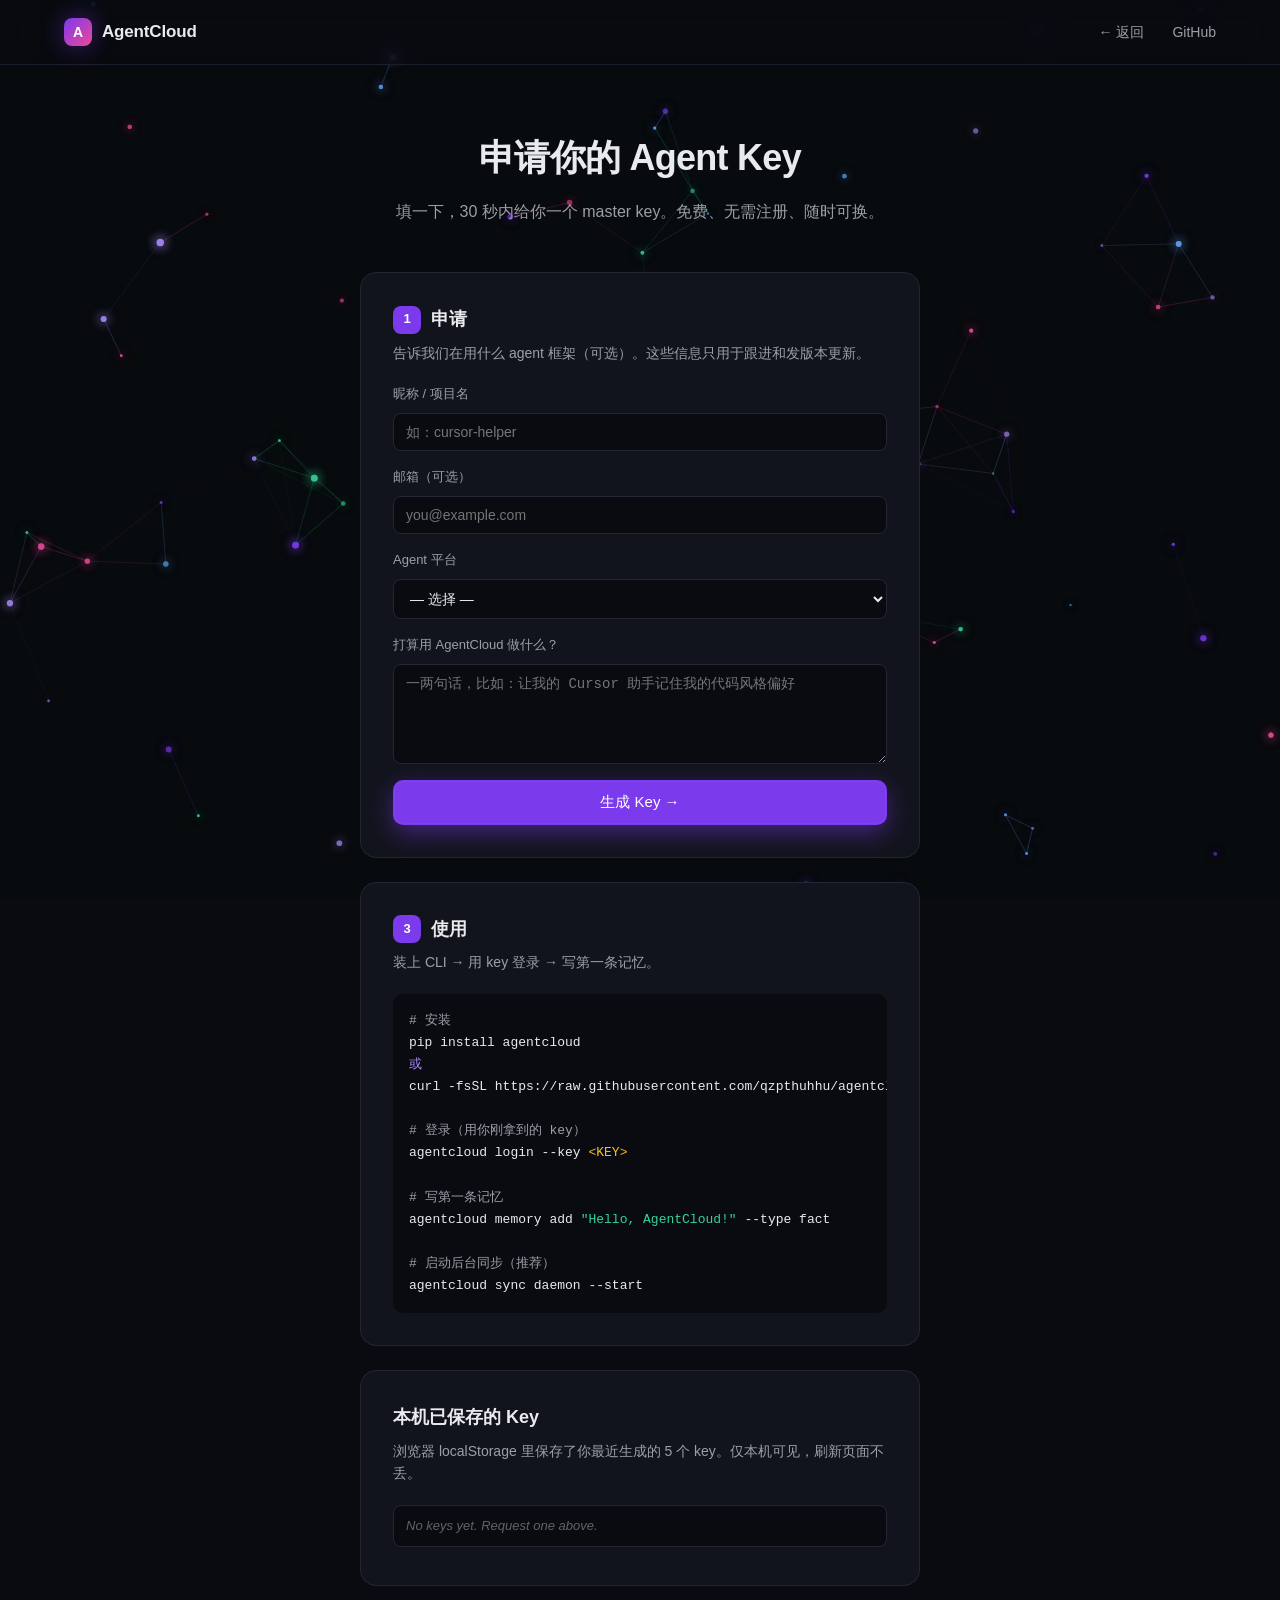
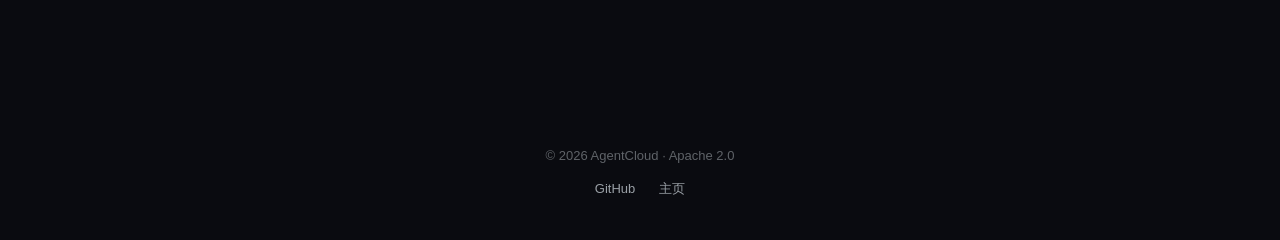
==== docs/app.html @ 12bef2dc "Add AgentCloud marketing site + install script + skill - Add single-page site (index.html, app.html," ====
<!DOCTYPE html>
<html lang="zh-CN">
<head>
    <meta charset="UTF-8">
    <meta name="viewport" content="width=device-width, initial-scale=1.0">
    <title>申请 Key · AgentCloud</title>
    <link rel="stylesheet" href="style.css">
    <link rel="icon" href="data:image/svg+xml,%3Csvg xmlns='http://www.w3.org/2000/svg' viewBox='0 0 32 32'%3E%3Crect width='32' height='32' rx='8' fill='%237C3AED'/%3E%3Ctext x='16' y='22' text-anchor='middle' font-family='sans-serif' font-size='18' font-weight='800' fill='white'%3EA%3C/text%3E%3C/svg%3E">
</head>
<body>

<canvas id="bg-canvas" class="bg-canvas" aria-hidden="true"></canvas>

<header class="topbar">
    <div class="container topbar__inner">
        <a href="index.html" class="brand">
            <span class="brand__mark">A</span>
            <span>AgentCloud</span>
        </a>
        <nav class="nav">
            <a href="index.html">← 返回</a>
            <a href="https://github.com/qzpthuhhu/agentcloud" target="_blank" rel="noopener">GitHub</a>
        </nav>
    </div>
</header>

<main class="app container">

    <div class="app__head">
        <h1>申请你的 Agent Key</h1>
        <p>填一下，30 秒内给你一个 master key。免费、无需注册、随时可换。</p>
    </div>

    <!-- Step 1: request -->
    <section class="panel reveal">
        <h2><span class="num">1</span> 申请</h2>
        <p class="panel__hint">告诉我们在用什么 agent 框架（可选）。这些信息只用于跟进和发版本更新。</p>
        <form id="request-form">
            <div class="form-row">
                <label for="name">昵称 / 项目名</label>
                <input class="input" type="text" id="name" name="name" placeholder="如：cursor-helper" required>
            </div>
            <div class="form-row">
                <label for="email">邮箱（可选）</label>
                <input class="input" type="email" id="email" name="email" placeholder="you@example.com">
            </div>
            <div class="form-row">
                <label for="agent_platform">Agent 平台</label>
                <select class="select" id="agent_platform" name="agent_platform">
                    <option value="">— 选择 —</option>
                    <option value="cursor">Cursor</option>
                    <option value="claude-code">Claude Code</option>
                    <option value="trae">Trae</option>
                    <option value="langchain">LangChain / LlamaIndex</option>
                    <option value="autogen">AutoGen / CrewAI</option>
                    <option value="coze">Coze / Dify</option>
                    <option value="self-hosted">自研 / 其他</option>
                </select>
            </div>
            <div class="form-row">
                <label for="use_case">打算用 AgentCloud 做什么？</label>
                <textarea class="textarea" id="use_case" name="use_case" placeholder="一两句话，比如：让我的 Cursor 助手记住我的代码风格偏好"></textarea>
            </div>
            <div class="btn-row">
                <button type="submit" class="btn btn--primary">生成 Key  →</button>
            </div>
        </form>
    </section>

    <!-- Step 2: get the key -->
    <section id="key-result" class="panel reveal" style="display:none">
        <h2><span class="num">2</span> 你的 Key</h2>
        <p class="panel__hint">
            <strong style="color:var(--warning)">⚠ 只显示一次</strong>。
            立即保存到密码管理器。我们服务端只存 hash，丢了只能靠 recovery code 找回。
        </p>
        <div class="alert alert--success" id="success-alert">
            ✓ Key 已生成。下方复制保存。
        </div>

        <div style="font-size:13px;color:var(--text-dim);margin-bottom:6px">Key ID</div>
        <div class="key-display" style="color:var(--accent-2);font-size:13px" id="key-id">—</div>

        <div style="font-size:13px;color:var(--text-dim);margin-bottom:6px">Master Key</div>
        <div class="key-display" id="key-value">
            <button class="key-display__copy" onclick="copyToClipboard(document.getElementById('key-value').textContent.trim(), this)">Copy</button>
            —
        </div>

        <div style="font-size:13px;color:var(--text-dim);margin-bottom:6px">Recovery Code（丢了 key 时用）</div>
        <div class="key-display" id="key-recovery" style="color:var(--text-dim)">
            <button class="key-display__copy" onclick="copyToClipboard(document.getElementById('key-recovery').textContent.trim(), this)">Copy</button>
            —
        </div>
    </section>

    <!-- Step 3: how to use -->
    <section class="panel reveal">
        <h2><span class="num">3</span> 使用</h2>
        <p class="panel__hint">装上 CLI → 用 key 登录 → 写第一条记忆。</p>
<pre style="background:var(--bg);padding:16px;border-radius:10px;overflow-x:auto;font-size:13px;line-height:1.7">
<span style="color:#9aa0a6"># 安装</span>
pip install agentcloud
<span style="color:#a78bfa">或</span>
curl -fsSL https://raw.githubusercontent.com/qzpthuhhu/agentcloud/main/install.sh | bash

<span style="color:#9aa0a6"># 登录（用你刚拿到的 key）</span>
agentcloud login --key <span style="color:var(--warning)">&lt;KEY&gt;</span>

<span style="color:#9aa0a6"># 写第一条记忆</span>
agentcloud memory add <span style="color:#34d399">"Hello, AgentCloud!"</span> --type fact

<span style="color:#9aa0a6"># 启动后台同步（推荐）</span>
agentcloud sync daemon --start
</pre>
    </section>

    <!-- Local key history -->
    <section class="panel reveal">
        <h2>本机已保存的 Key</h2>
        <p class="panel__hint">浏览器 localStorage 里保存了你最近生成的 5 个 key。仅本机可见，刷新页面不丢。</p>
        <ul class="key-list" id="key-list"></ul>
    </section>

    <div class="alert alert--info" style="margin-top:32px;max-width:560px;margin-left:auto;margin-right:auto">
        💡 v0.3 提示：当前页面生成的 key 是 demo 格式（base58 外观但未连真实注册 API）。
        正式接入 /v1/auth/register 后会自动签发真 key。无需手动复制粘贴到 server。
    </div>
</main>

<footer class="footer">
    <div>© 2026 AgentCloud · Apache 2.0</div>
    <div class="footer__links">
        <a href="https://github.com/qzpthuhhu/agentcloud" target="_blank" rel="noopener">GitHub</a>
        <a href="index.html">主页</a>
    </div>
</footer>

<script src="app.js"></script>
</body>
</html>
---- docs/style.css ----
/* AgentCloud — Site
   Dark, purple-accent (#7C3AED), with agent-in-cloud visual feel.
   No external CSS frameworks. Hand-tuned typography & motion.
*/

:root {
    --bg: #0a0b10;
    --bg-elev: #12141d;
    --bg-elev-2: #1a1d2a;
    --line: #232633;
    --line-soft: #1c1f2b;
    --text: #e8eaed;
    --text-dim: #9aa0a6;
    --text-faint: #5f6368;
    --accent: #7C3AED;
    --accent-2: #a78bfa;
    --accent-glow: rgba(124, 58, 237, 0.45);
    --success: #4ade80;
    --warning: #fbbf24;
    --error: #f87171;

    --font-sans: "Inter", -apple-system, BlinkMacSystemFont, "Segoe UI", "Helvetica Neue",
                 "PingFang SC", "Microsoft YaHei", sans-serif;
    --font-mono: "JetBrains Mono", "SF Mono", Menlo, Consolas, monospace;
}

*, *::before, *::after { box-sizing: border-box; margin: 0; padding: 0; }
html { scroll-behavior: smooth; }
body {
    background: var(--bg);
    color: var(--text);
    font-family: var(--font-sans);
    line-height: 1.6;
    font-size: 16px;
    -webkit-font-smoothing: antialiased;
    overflow-x: hidden;
}
a { color: inherit; text-decoration: none; }
img, svg { max-width: 100%; display: block; }
button { font-family: inherit; cursor: pointer; border: none; background: none; color: inherit; }
code, pre {
    font-family: var(--font-mono);
    font-size: 0.92em;
}
code { background: var(--bg-elev); padding: 2px 6px; border-radius: 4px; color: var(--accent-2); }

/* ========== Reveal on scroll ========== */
.reveal {
    opacity: 0;
    transform: translateY(16px);
    transition: opacity .6s ease, transform .6s cubic-bezier(.22,1,.36,1);
}
.reveal--in {
    opacity: 1;
    transform: translateY(0);
}
.reveal:nth-child(2) { transition-delay: .08s; }
.reveal:nth-child(3) { transition-delay: .16s; }
.reveal:nth-child(4) { transition-delay: .24s; }

/* ========== Background canvas (the agent cloud) ========== */
.bg-canvas {
    position: fixed;
    inset: 0;
    z-index: 0;
    pointer-events: none;
}
.bg-canvas canvas { display: block; }

/* ========== Layout ========== */
.container { max-width: 1200px; margin: 0 auto; padding: 0 24px; position: relative; z-index: 1; }
.section { padding: 96px 0; position: relative; }
.section--alt { background: linear-gradient(180deg, transparent 0%, var(--bg-elev) 50%, transparent 100%); }

/* ========== Topbar ========== */
.topbar {
    position: sticky;
    top: 0;
    z-index: 10;
    backdrop-filter: blur(12px) saturate(160%);
    -webkit-backdrop-filter: blur(12px) saturate(160%);
    background: rgba(10, 11, 16, 0.72);
    border-bottom: 1px solid var(--line-soft);
}
.topbar__inner {
    display: flex;
    align-items: center;
    justify-content: space-between;
    height: 64px;
}
.brand {
    display: flex;
    align-items: center;
    gap: 10px;
    font-weight: 600;
    font-size: 17px;
    letter-spacing: -0.01em;
}
.brand__mark {
    width: 28px; height: 28px;
    border-radius: 8px;
    background: linear-gradient(135deg, var(--accent) 0%, #ec4899 100%);
    box-shadow: 0 0 24px var(--accent-glow);
    display: grid; place-items: center;
    font-size: 14px; font-weight: 800; color: white;
}
.nav { display: flex; gap: 28px; align-items: center; }
.nav a { color: var(--text-dim); font-size: 14px; transition: color .15s; }
.nav a:hover { color: var(--text); }
.nav__cta {
    background: var(--accent);
    color: white !important;
    padding: 8px 16px;
    border-radius: 8px;
    font-weight: 500;
    transition: all .15s;
}
.nav__cta:hover { background: var(--accent-2); box-shadow: 0 0 24px var(--accent-glow); }

@media (max-width: 720px) {
    .nav { gap: 14px; }
    .nav a:not(.nav__cta) { display: none; }
}

/* ========== Hero ========== */
.hero {
    min-height: 90vh;
    display: flex;
    align-items: center;
    padding: 64px 0 96px;
    text-align: center;
    position: relative;
}
.hero__eyebrow {
    display: inline-block;
    padding: 6px 14px;
    border-radius: 999px;
    border: 1px solid var(--line);
    background: var(--bg-elev);
    font-size: 13px;
    color: var(--text-dim);
    margin-bottom: 28px;
}
.hero__eyebrow .dot {
    display: inline-block;
    width: 6px; height: 6px;
    border-radius: 50%;
    background: var(--success);
    box-shadow: 0 0 8px var(--success);
    margin-right: 8px;
    vertical-align: middle;
}
.hero h1 {
    font-size: clamp(40px, 6vw, 72px);
    font-weight: 700;
    letter-spacing: -0.03em;
    line-height: 1.05;
    background: linear-gradient(180deg, #fff 0%, #b8bcc8 100%);
    -webkit-background-clip: text;
    background-clip: text;
    -webkit-text-fill-color: transparent;
    color: transparent;
    margin-bottom: 24px;
}
.hero h1 .accent {
    background: linear-gradient(135deg, var(--accent) 0%, #ec4899 100%);
    -webkit-background-clip: text;
    background-clip: text;
    -webkit-text-fill-color: transparent;
    color: transparent;
}
.hero__lede {
    font-size: clamp(17px, 1.6vw, 20px);
    color: var(--text-dim);
    max-width: 640px;
    margin: 0 auto 40px;
}
.hero__ctas {
    display: flex;
    gap: 12px;
    justify-content: center;
    flex-wrap: wrap;
    margin-bottom: 64px;
}
.btn {
    display: inline-flex;
    align-items: center;
    gap: 8px;
    padding: 12px 20px;
    border-radius: 10px;
    font-size: 15px;
    font-weight: 500;
    transition: all .15s;
    border: 1px solid transparent;
}
.btn--primary {
    background: var(--accent);
    color: white;
    box-shadow: 0 0 0 1px rgba(255,255,255,.04) inset, 0 8px 24px var(--accent-glow);
}
.btn--primary:hover {
    background: var(--accent-2);
    box-shadow: 0 0 0 1px rgba(255,255,255,.08) inset, 0 12px 32px var(--accent-glow);
    transform: translateY(-1px);
}
.btn--ghost {
    border-color: var(--line);
    color: var(--text);
    background: var(--bg-elev);
}
.btn--ghost:hover { border-color: var(--accent); color: var(--accent-2); }

/* ========== Hero mockup (terminal) ========== */
.terminal {
    max-width: 720px;
    margin: 0 auto;
    background: var(--bg-elev);
    border: 1px solid var(--line);
    border-radius: 14px;
    overflow: hidden;
    text-align: left;
    box-shadow: 0 24px 60px rgba(0,0,0,0.5);
}
.terminal__bar {
    display: flex;
    align-items: center;
    gap: 8px;
    padding: 12px 16px;
    background: var(--bg-elev-2);
    border-bottom: 1px solid var(--line);
}
.terminal__dot {
    width: 12px; height: 12px; border-radius: 50%;
    background: #ff5f57;
}
.terminal__dot:nth-child(2) { background: #febc2e; }
.terminal__dot:nth-child(3) { background: #28c840; }
.terminal__title {
    flex: 1;
    text-align: center;
    font-family: var(--font-mono);
    font-size: 12px;
    color: var(--text-faint);
}
.terminal__body {
    padding: 20px 24px;
    font-family: var(--font-mono);
    font-size: 14px;
    line-height: 1.8;
    color: var(--text);
    min-height: 280px;
}
.t-prompt { color: var(--accent-2); user-select: none; }
.t-cmd { color: var(--text); }
.t-out { color: var(--text-dim); }
.t-key { color: var(--warning); }
.t-success { color: var(--success); }

/* ========== Section header ========== */
.eyebrow {
    display: inline-block;
    text-transform: uppercase;
    letter-spacing: 0.12em;
    font-size: 12px;
    color: var(--accent-2);
    font-weight: 600;
    margin-bottom: 12px;
}
.section__title {
    font-size: clamp(28px, 3.5vw, 40px);
    font-weight: 700;
    letter-spacing: -0.02em;
    margin-bottom: 16px;
    line-height: 1.15;
}
.section__lede {
    font-size: 17px;
    color: var(--text-dim);
    max-width: 640px;
    margin-bottom: 56px;
}

/* ========== Feature grid ========== */
.grid { display: grid; gap: 20px; }
.grid--3 { grid-template-columns: repeat(auto-fit, minmax(280px, 1fr)); }
.grid--2 { grid-template-columns: repeat(auto-fit, minmax(360px, 1fr)); }
.card {
    background: var(--bg-elev);
    border: 1px solid var(--line);
    border-radius: 14px;
    padding: 28px;
    transition: all .2s;
    position: relative;
    overflow: hidden;
}
.card:hover {
    border-color: rgba(124, 58, 237, 0.4);
    transform: translateY(-2px);
    box-shadow: 0 12px 32px rgba(0,0,0,0.3);
}
.card__icon {
    width: 44px; height: 44px;
    border-radius: 10px;
    background: linear-gradient(135deg, rgba(124, 58, 237, 0.2) 0%, rgba(236, 72, 153, 0.1) 100%);
    border: 1px solid rgba(124, 58, 237, 0.3);
    display: grid; place-items: center;
    color: var(--accent-2);
    margin-bottom: 20px;
    font-size: 20px;
}
.card h3 {
    font-size: 18px;
    font-weight: 600;
    margin-bottom: 8px;
    letter-spacing: -0.01em;
}
.card p { color: var(--text-dim); font-size: 14.5px; line-height: 1.6; }

/* ========== Plugins section ========== */
.plugins {
    display: grid;
    grid-template-columns: repeat(auto-fit, minmax(180px, 1fr));
    gap: 16px;
    margin-top: 32px;
}
.plugin {
    background: var(--bg-elev);
    border: 1px solid var(--line);
    border-radius: 12px;
    padding: 20px;
    text-align: center;
    transition: all .2s;
}
.plugin:hover {
    border-color: var(--accent);
    background: var(--bg-elev-2);
}
.plugin__logo {
    width: 44px; height: 44px;
    border-radius: 10px;
    background: var(--bg);
    margin: 0 auto 12px;
    display: grid; place-items: center;
    font-size: 22px;
    font-weight: 700;
    color: var(--accent-2);
    border: 1px solid var(--line);
}
.plugin__name { font-weight: 600; font-size: 14px; margin-bottom: 4px; }
.plugin__status { font-size: 12px; color: var(--text-faint); }
.plugin__status--ready { color: var(--success); }
.plugin__status--soon { color: var(--warning); }

/* ========== Architecture diagram ========== */
.arch {
    background: var(--bg-elev);
    border: 1px solid var(--line);
    border-radius: 16px;
    padding: 40px;
    overflow-x: auto;
}
.arch svg { max-width: 100%; height: auto; }

/* ========== How it works ========== */
.steps { display: grid; grid-template-columns: repeat(auto-fit, minmax(260px, 1fr)); gap: 24px; }
.step {
    position: relative;
    padding: 28px 24px 28px 64px;
    background: var(--bg-elev);
    border: 1px solid var(--line);
    border-radius: 14px;
}
.step__num {
    position: absolute;
    left: 20px; top: 24px;
    width: 32px; height: 32px;
    border-radius: 8px;
    background: linear-gradient(135deg, var(--accent) 0%, #ec4899 100%);
    color: white;
    display: grid; place-items: center;
    font-weight: 700;
    font-size: 14px;
    box-shadow: 0 0 16px var(--accent-glow);
}
.step h4 { font-size: 16px; margin-bottom: 6px; }
.step p { font-size: 14px; color: var(--text-dim); }

/* ========== CTA / footer ========== */
.cta {
    text-align: center;
    padding: 80px 24px;
    background:
        radial-gradient(800px 400px at 50% 0%, rgba(124, 58, 237, 0.15) 0%, transparent 60%),
        var(--bg-elev);
    border-top: 1px solid var(--line);
    border-bottom: 1px solid var(--line);
}
.cta h2 {
    font-size: clamp(28px, 3vw, 36px);
    font-weight: 700;
    margin-bottom: 16px;
    letter-spacing: -0.02em;
}
.cta p { color: var(--text-dim); font-size: 16px; margin-bottom: 28px; max-width: 480px; margin-left: auto; margin-right: auto; }
.footer {
    padding: 40px 24px;
    text-align: center;
    color: var(--text-faint);
    font-size: 13px;
}
.footer a { color: var(--text-dim); }
.footer__links { display: flex; gap: 24px; justify-content: center; margin-top: 12px; }

/* ========== Key app page (app.html) ========== */
.app {
    min-height: 100vh;
    padding: 64px 0 96px;
}
.app__head { text-align: center; margin-bottom: 48px; }
.app__head h1 {
    font-size: 36px;
    font-weight: 700;
    margin-bottom: 12px;
    letter-spacing: -0.02em;
}
.app__head p { color: var(--text-dim); }

.panel {
    max-width: 560px;
    margin: 0 auto 24px;
    background: var(--bg-elev);
    border: 1px solid var(--line);
    border-radius: 16px;
    padding: 32px;
}
.panel h2 {
    font-size: 18px;
    margin-bottom: 8px;
    display: flex;
    align-items: center;
    gap: 10px;
}
.panel h2 .num {
    display: inline-grid; place-items: center;
    width: 28px; height: 28px;
    border-radius: 8px;
    background: var(--accent);
    color: white;
    font-size: 13px;
    font-weight: 700;
}
.panel__hint { font-size: 14px; color: var(--text-dim); margin-bottom: 20px; }

.form-row { display: flex; flex-direction: column; gap: 8px; margin-bottom: 16px; }
.form-row label { font-size: 13px; color: var(--text-dim); }
.input, .textarea, .select {
    width: 100%;
    background: var(--bg);
    border: 1px solid var(--line);
    color: var(--text);
    padding: 10px 12px;
    border-radius: 8px;
    font-size: 14px;
    font-family: inherit;
    outline: none;
    transition: border-color .15s;
}
.input:focus, .textarea:focus, .select:focus { border-color: var(--accent); }
.textarea { min-height: 100px; resize: vertical; font-family: var(--font-mono); }

.key-display {
    background: var(--bg);
    border: 1px solid var(--line);
    border-radius: 10px;
    padding: 16px;
    font-family: var(--font-mono);
    font-size: 14px;
    color: var(--warning);
    word-break: break-all;
    margin: 12px 0;
    position: relative;
}
.key-display__copy {
    position: absolute;
    top: 8px; right: 8px;
    padding: 4px 10px;
    border-radius: 6px;
    background: var(--bg-elev);
    border: 1px solid var(--line);
    font-size: 12px;
    color: var(--text-dim);
    transition: all .15s;
}
.key-display__copy:hover { color: var(--accent-2); border-color: var(--accent); }
.key-display__copy.copied { color: var(--success); border-color: var(--success); }

.alert {
    padding: 12px 16px;
    border-radius: 10px;
    font-size: 14px;
    margin-bottom: 16px;
    display: none;
}
.alert--show { display: block; }
.alert--success { background: rgba(74, 222, 128, 0.08); border: 1px solid rgba(74, 222, 128, 0.3); color: var(--success); }
.alert--info { background: rgba(124, 58, 237, 0.08); border: 1px solid rgba(124, 58, 237, 0.3); color: var(--accent-2); }

.btn-row { display: flex; gap: 8px; flex-wrap: wrap; }
.btn-row .btn { flex: 1; min-width: 140px; justify-content: center; }

/* key history list */
.key-list { list-style: none; margin-top: 16px; }
.key-list li {
    display: flex; align-items: center; justify-content: space-between;
    padding: 10px 12px;
    background: var(--bg);
    border: 1px solid var(--line);
    border-radius: 8px;
    margin-bottom: 6px;
    font-size: 13px;
}
.key-list__label { font-weight: 500; }
.key-list__id { color: var(--text-faint); font-family: var(--font-mono); font-size: 12px; }
.key-list__date { color: var(--text-faint); font-size: 12px; }
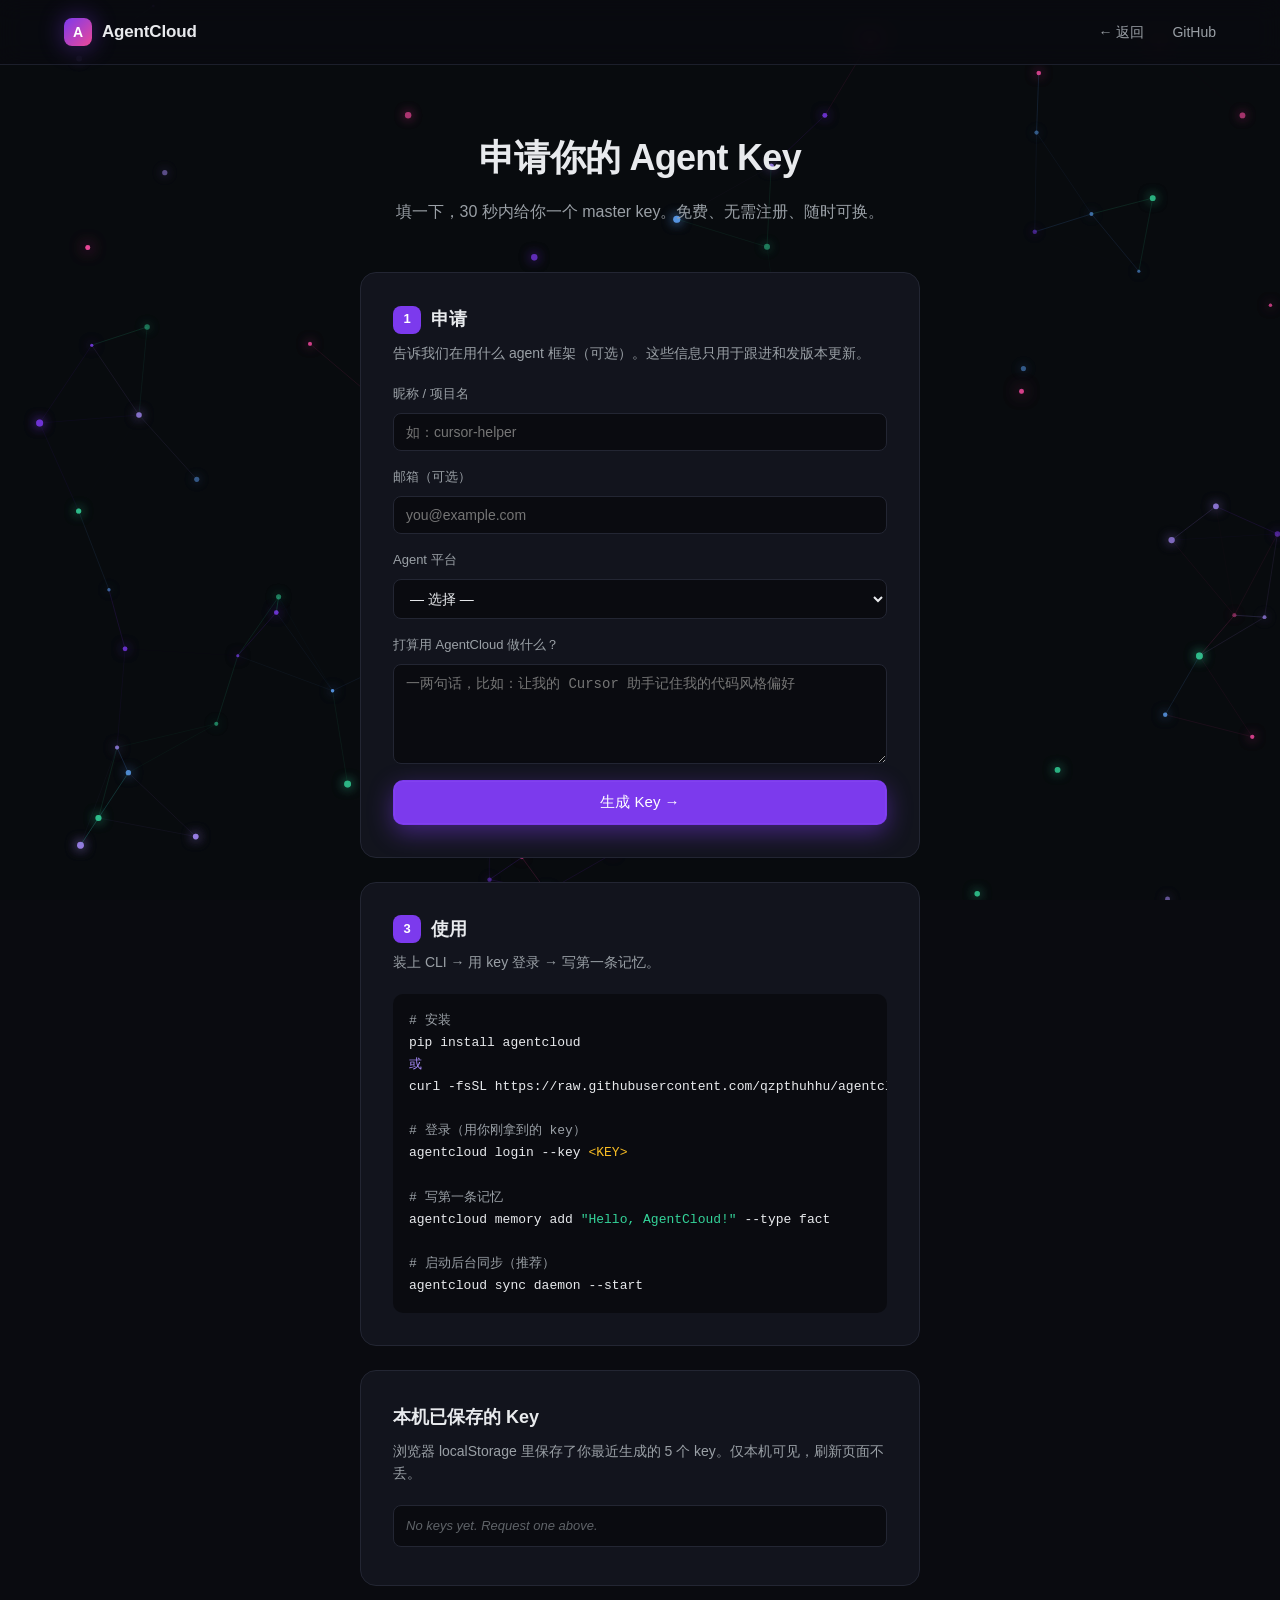
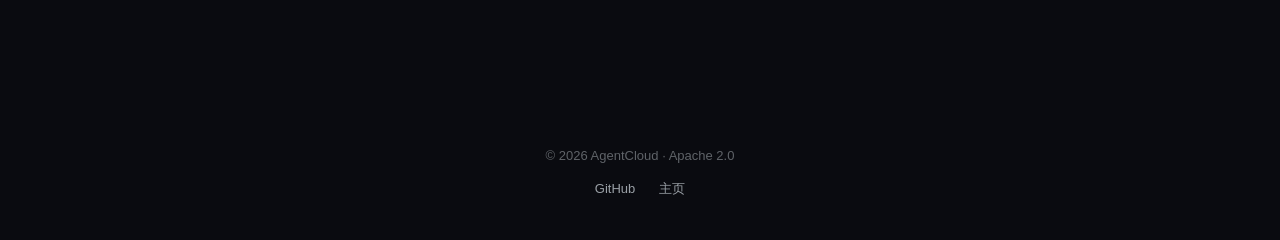
==== commit 68016a8c: "Wire app.html to real backend via Cloudflare Tunnel - Add agentcloud-server meta tag pointing to liv" ====
--- a/docs/app.html
+++ b/docs/app.html
@@ -4,6 +4,7 @@
     <meta charset="UTF-8">
     <meta name="viewport" content="width=device-width, initial-scale=1.0">
     <title>申请 Key · AgentCloud</title>
+    <meta name="agentcloud-server" content="https://double-evaluate-negotiation-flip.trycloudflare.com">
     <link rel="stylesheet" href="style.css">
     <link rel="icon" href="data:image/svg+xml,%3Csvg xmlns='http://www.w3.org/2000/svg' viewBox='0 0 32 32'%3E%3Crect width='32' height='32' rx='8' fill='%237C3AED'/%3E%3Ctext x='16' y='22' text-anchor='middle' font-family='sans-serif' font-size='18' font-weight='800' fill='white'%3EA%3C/text%3E%3C/svg%3E">
 </head>
@@ -77,6 +78,7 @@
         <div class="alert alert--success" id="success-alert">
             ✓ Key 已生成。下方复制保存。
         </div>
+        <div class="alert alert--error" id="error-alert" style="background:rgba(248,113,113,0.08);border:1px solid rgba(248,113,113,0.3);color:var(--error)"></div>
 
         <div style="font-size:13px;color:var(--text-dim);margin-bottom:6px">Key ID</div>
         <div class="key-display" style="color:var(--accent-2);font-size:13px" id="key-id">—</div>
@@ -123,8 +125,8 @@
     </section>
 
     <div class="alert alert--info" style="margin-top:32px;max-width:560px;margin-left:auto;margin-right:auto">
-        💡 v0.3 提示：当前页面生成的 key 是 demo 格式（base58 外观但未连真实注册 API）。
-        正式接入 /v1/auth/register 后会自动签发真 key。无需手动复制粘贴到 server。
+        💡 本页面已连接真实后端（Cloudflare Tunnel → 你的本机 AgentCloud 服务）。
+        填表后立刻拿到真的 master key + recovery code，可直接 <code>agentcloud login --key</code> 登录。
     </div>
 </main>
 
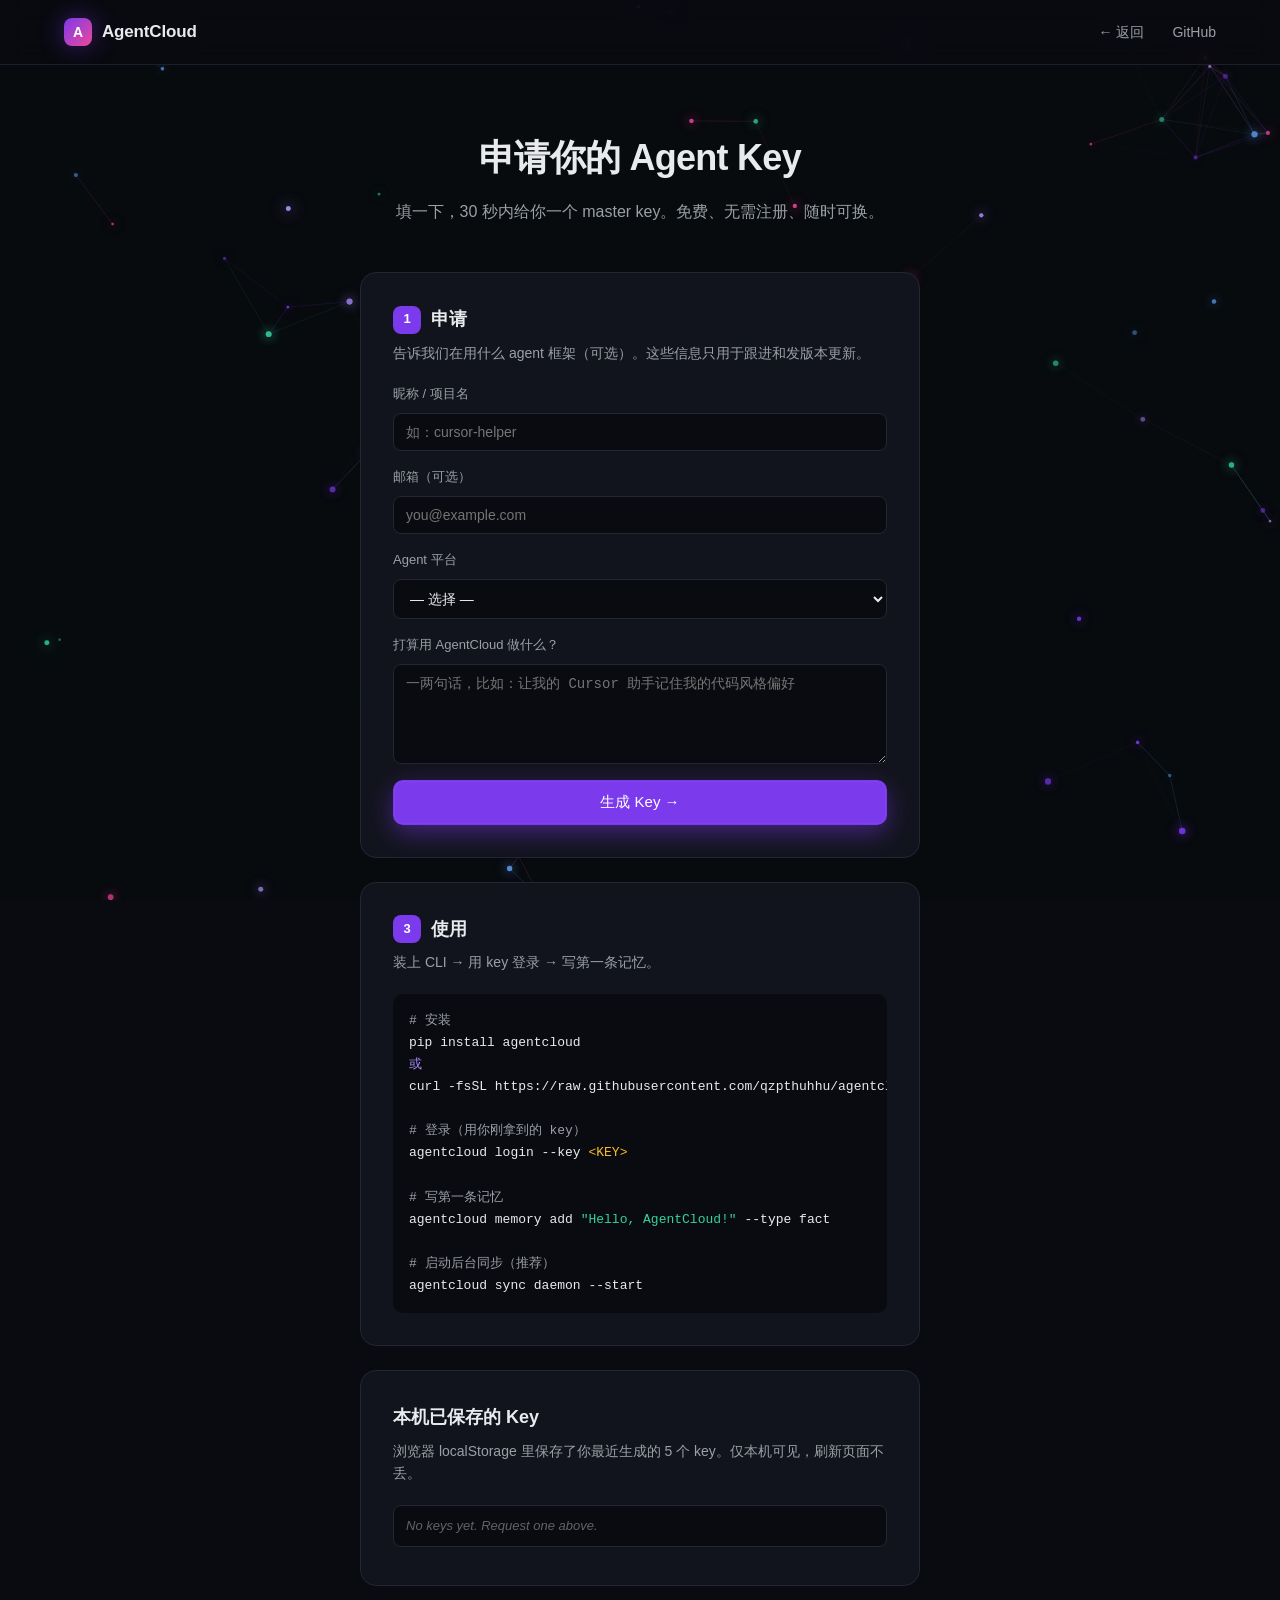
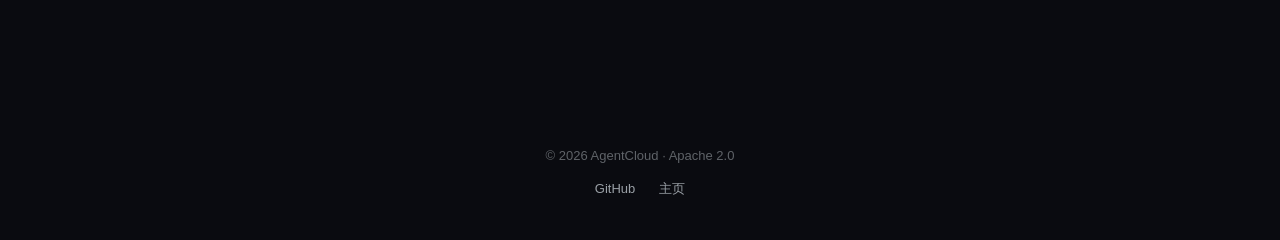
==== commit 3c29699a: "Update tunnel URL in app.html (trycloudflare rotates URL on restart)" ====
--- a/docs/app.html
+++ b/docs/app.html
@@ -4,7 +4,7 @@
     <meta charset="UTF-8">
     <meta name="viewport" content="width=device-width, initial-scale=1.0">
     <title>申请 Key · AgentCloud</title>
-    <meta name="agentcloud-server" content="https://double-evaluate-negotiation-flip.trycloudflare.com">
+    <meta name="agentcloud-server" content="https://roommates-comfortable-invest-investigate.trycloudflare.com">
     <link rel="stylesheet" href="style.css">
     <link rel="icon" href="data:image/svg+xml,%3Csvg xmlns='http://www.w3.org/2000/svg' viewBox='0 0 32 32'%3E%3Crect width='32' height='32' rx='8' fill='%237C3AED'/%3E%3Ctext x='16' y='22' text-anchor='middle' font-family='sans-serif' font-size='18' font-weight='800' fill='white'%3EA%3C/text%3E%3C/svg%3E">
 </head>
